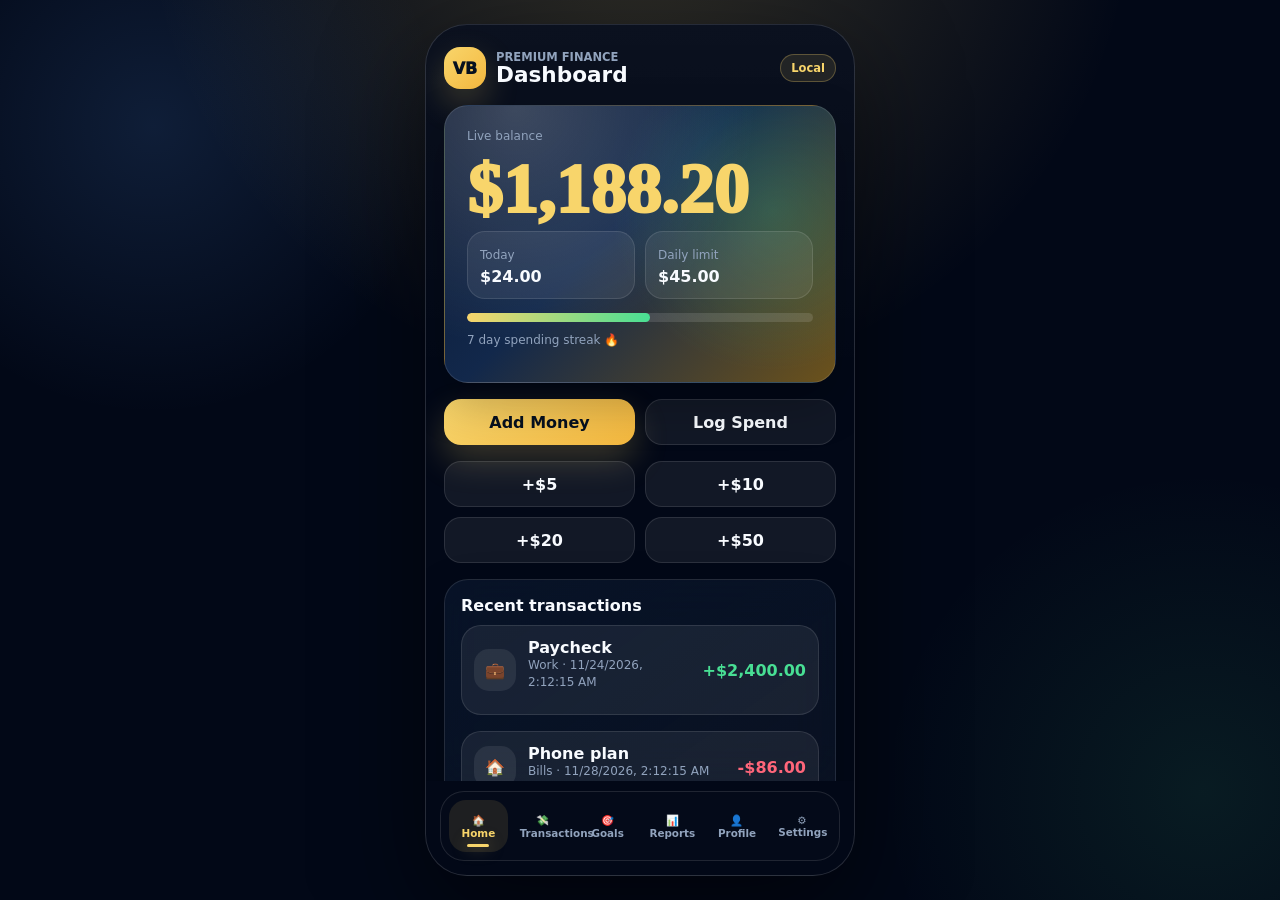
==== index.html @ f8354734 "Add files via upload" ====
<!doctype html>
<html lang="en">
  <head>
    <meta charset="UTF-8" />
    <meta name="viewport" content="width=device-width, initial-scale=1.0" />
    <meta
      name="description"
      content="VaultBudget is a local-first premium budgeting dashboard with optional manual account backup."
    />
    <title>VaultBudget</title>
    <link rel="stylesheet" href="./styles.css" />
    <script src="./supabase-config.js"></script>
  </head>
  <body>
    <div id="app"></div>
    <script type="module" src="./app.js"></script>
  </body>
</html>
---- styles.css ----
:root {
  color-scheme: dark;
  font-family: Inter, ui-sans-serif, system-ui, -apple-system, BlinkMacSystemFont, "Segoe UI", sans-serif;
  --bg: #020817;
  --panel: rgba(9, 22, 44, 0.78);
  --panel-strong: rgba(13, 31, 60, 0.92);
  --soft: rgba(255, 255, 255, 0.065);
  --line: rgba(255, 255, 255, 0.11);
  --text: #f8fbff;
  --muted: #91a3bd;
  --gold: #f8d56b;
  --gold-2: #f4b83f;
  --green: #48df94;
  --red: #ff667a;
  --amber: #ffbf4d;
  --blue: #5ea3ff;
}

* { box-sizing: border-box; }
body {
  margin: 0;
  min-width: 320px;
  min-height: 100vh;
  background:
    radial-gradient(circle at 50% -12%, rgba(248, 213, 107, 0.2), transparent 31rem),
    radial-gradient(circle at 12% 14%, rgba(94, 163, 255, 0.14), transparent 18rem),
    radial-gradient(circle at 94% 88%, rgba(72, 223, 148, 0.09), transparent 20rem),
    var(--bg);
  color: var(--text);
}
button, input, select { font: inherit; }
button { cursor: pointer; border: 0; -webkit-tap-highlight-color: transparent; }
button:disabled { cursor: not-allowed; opacity: 0.55; }
a { color: inherit; }

.stage {
  min-height: 100vh;
  display: grid;
  place-items: center;
  padding: 18px;
}
.app {
  position: relative;
  width: min(100%, 430px);
  height: min(852px, calc(100vh - 36px));
  min-height: 720px;
  overflow: hidden;
  border: 1px solid rgba(255, 255, 255, 0.14);
  border-radius: 42px;
  background:
    linear-gradient(180deg, rgba(255, 255, 255, 0.035), transparent 22rem),
    var(--bg);
  box-shadow: 0 38px 100px rgba(0, 0, 0, 0.54);
}
.screen {
  height: calc(100% - 94px);
  overflow-y: auto;
  padding: 22px 18px 20px;
  scrollbar-width: none;
}
.screen::-webkit-scrollbar { display: none; }
.stack { display: grid; gap: 16px; }
.topbar {
  display: flex;
  align-items: center;
  justify-content: space-between;
  gap: 14px;
}
.brand { display: flex; align-items: center; gap: 10px; }
.mark {
  display: grid;
  width: 42px;
  height: 42px;
  place-items: center;
  border-radius: 16px;
  background: linear-gradient(135deg, var(--gold), var(--gold-2));
  color: #06101f;
  font-weight: 950;
  box-shadow: 0 14px 34px rgba(248, 213, 107, 0.24);
}
.eyebrow {
  margin: 0;
  color: var(--muted);
  font-size: 0.72rem;
  font-weight: 800;
  text-transform: uppercase;
}
h1, h2, h3, p { margin-top: 0; }
h1 { margin-bottom: 0; font-size: 1.35rem; line-height: 1.05; }
h2 { margin-bottom: 10px; font-size: 1rem; }
.muted { color: var(--muted); }
.small { font-size: 0.75rem; line-height: 1.35; }
.card {
  border: 1px solid var(--line);
  border-radius: 24px;
  background: linear-gradient(145deg, var(--panel), rgba(255, 255, 255, 0.035));
  box-shadow: 0 20px 48px rgba(0, 0, 0, 0.24);
  backdrop-filter: blur(20px);
  padding: 16px;
}
.balance-card {
  position: relative;
  overflow: hidden;
  padding: 22px;
  min-height: 218px;
  background:
    radial-gradient(circle at 18% 0%, rgba(255, 255, 255, 0.2), transparent 15rem),
    radial-gradient(circle at 84% 38%, rgba(72, 223, 148, 0.22), transparent 10rem),
    linear-gradient(135deg, #0a1730 0%, #12284b 44%, #6c521b 100%);
}
.balance {
  margin: 10px 0 8px;
  color: var(--gold);
  font-family: ui-serif, Georgia, "Times New Roman", serif;
  font-size: clamp(3.1rem, 12vw, 4.4rem);
  font-weight: 950;
  line-height: 0.95;
}
.grid-2 { display: grid; grid-template-columns: repeat(2, minmax(0, 1fr)); gap: 10px; }
.grid-3 { display: grid; grid-template-columns: repeat(3, minmax(0, 1fr)); gap: 10px; }
.stat {
  min-width: 0;
  padding: 12px;
  border: 1px solid var(--line);
  border-radius: 18px;
  background: var(--soft);
}
.stat strong { display: block; margin-top: 4px; font-size: 1rem; }
.progress {
  height: 9px;
  overflow: hidden;
  border-radius: 999px;
  background: rgba(255, 255, 255, 0.12);
}
.bar {
  height: 100%;
  border-radius: inherit;
  background: linear-gradient(90deg, var(--gold), var(--green));
  transition: width 420ms ease;
}
.bar.red { background: linear-gradient(90deg, var(--amber), var(--red)); }
.row {
  display: grid;
  grid-template-columns: 42px minmax(0, 1fr) auto;
  gap: 12px;
  align-items: center;
  padding: 12px;
  border: 1px solid var(--line);
  border-radius: 20px;
  background: var(--soft);
}
.emoji {
  display: grid;
  width: 42px;
  height: 42px;
  place-items: center;
  border-radius: 15px;
  background: rgba(255, 255, 255, 0.08);
}
.amount { font-weight: 900; text-align: right; }
.positive { color: var(--green); }
.negative { color: var(--red); }
.pill {
  display: inline-flex;
  align-items: center;
  min-height: 28px;
  padding: 0 10px;
  border: 1px solid var(--line);
  border-radius: 999px;
  background: var(--soft);
  color: var(--muted);
  font-size: 0.72rem;
  font-weight: 820;
}
.pill.ready { color: var(--green); border-color: rgba(72, 223, 148, 0.28); background: rgba(72, 223, 148, 0.1); }
.pill.pending { color: var(--gold); border-color: rgba(248, 213, 107, 0.28); background: rgba(248, 213, 107, 0.1); }
.button-row { display: grid; grid-template-columns: repeat(2, minmax(0, 1fr)); gap: 10px; }
.primary, .secondary, .danger, .tab {
  min-height: 46px;
  border-radius: 17px;
  font-weight: 870;
}
.primary {
  background: linear-gradient(135deg, var(--gold), var(--gold-2));
  color: #06101f;
  box-shadow: 0 15px 34px rgba(248, 213, 107, 0.23);
}
.secondary { border: 1px solid var(--line); background: var(--soft); color: var(--text); }
.danger { background: rgba(255, 102, 122, 0.14); color: var(--red); }
.input, .select {
  width: 100%;
  min-height: 44px;
  border: 1px solid var(--line);
  border-radius: 15px;
  background: rgba(255, 255, 255, 0.06);
  color: var(--text);
  padding: 0 12px;
}
.select option { color: #06101f; }
label { display: grid; gap: 6px; color: var(--muted); font-size: 0.74rem; font-weight: 800; }
.form { display: grid; gap: 10px; }
.tabs {
  position: absolute;
  left: 14px;
  right: 14px;
  bottom: 14px;
  display: grid;
  grid-template-columns: repeat(6, minmax(0, 1fr));
  gap: 6px;
  padding: 8px;
  border: 1px solid var(--line);
  border-radius: 24px;
  background: rgba(5, 12, 26, 0.82);
  backdrop-filter: blur(18px);
}
.tab {
  position: relative;
  min-height: 52px;
  background: transparent;
  color: var(--muted);
  font-size: 0.65rem;
}
.tab.active {
  color: var(--gold);
  background: rgba(248, 213, 107, 0.1);
}
.tab.active::after {
  content: "";
  position: absolute;
  left: 50%;
  bottom: 5px;
  width: 22px;
  height: 3px;
  border-radius: 999px;
  background: var(--gold);
  transform: translateX(-50%);
  box-shadow: 0 0 16px rgba(248, 213, 107, 0.5);
}
.chart {
  display: grid;
  align-items: end;
  grid-template-columns: repeat(6, minmax(0, 1fr));
  gap: 8px;
  height: 150px;
  padding-top: 10px;
}
.chart-col {
  display: grid;
  align-items: end;
  gap: 6px;
  height: 100%;
  color: var(--muted);
  font-size: 0.68rem;
  text-align: center;
}
.chart-bar {
  min-height: 8px;
  border-radius: 999px 999px 6px 6px;
  background: linear-gradient(180deg, var(--gold), rgba(248, 213, 107, 0.18));
}
.modal {
  position: absolute;
  inset: 0;
  z-index: 20;
  display: grid;
  place-items: center;
  padding: 18px;
  background: rgba(2, 8, 23, 0.72);
  backdrop-filter: blur(18px);
}
.sheet {
  width: min(100%, 390px);
  max-height: 88%;
  overflow-y: auto;
}
.close { float: right; width: 38px; height: 38px; border-radius: 14px; }
.hidden { display: none !important; }
@media (max-width: 380px) {
  .screen { padding: 18px 14px 18px; }
  .tabs { left: 10px; right: 10px; }
  .tab { font-size: 0.58rem; }
}
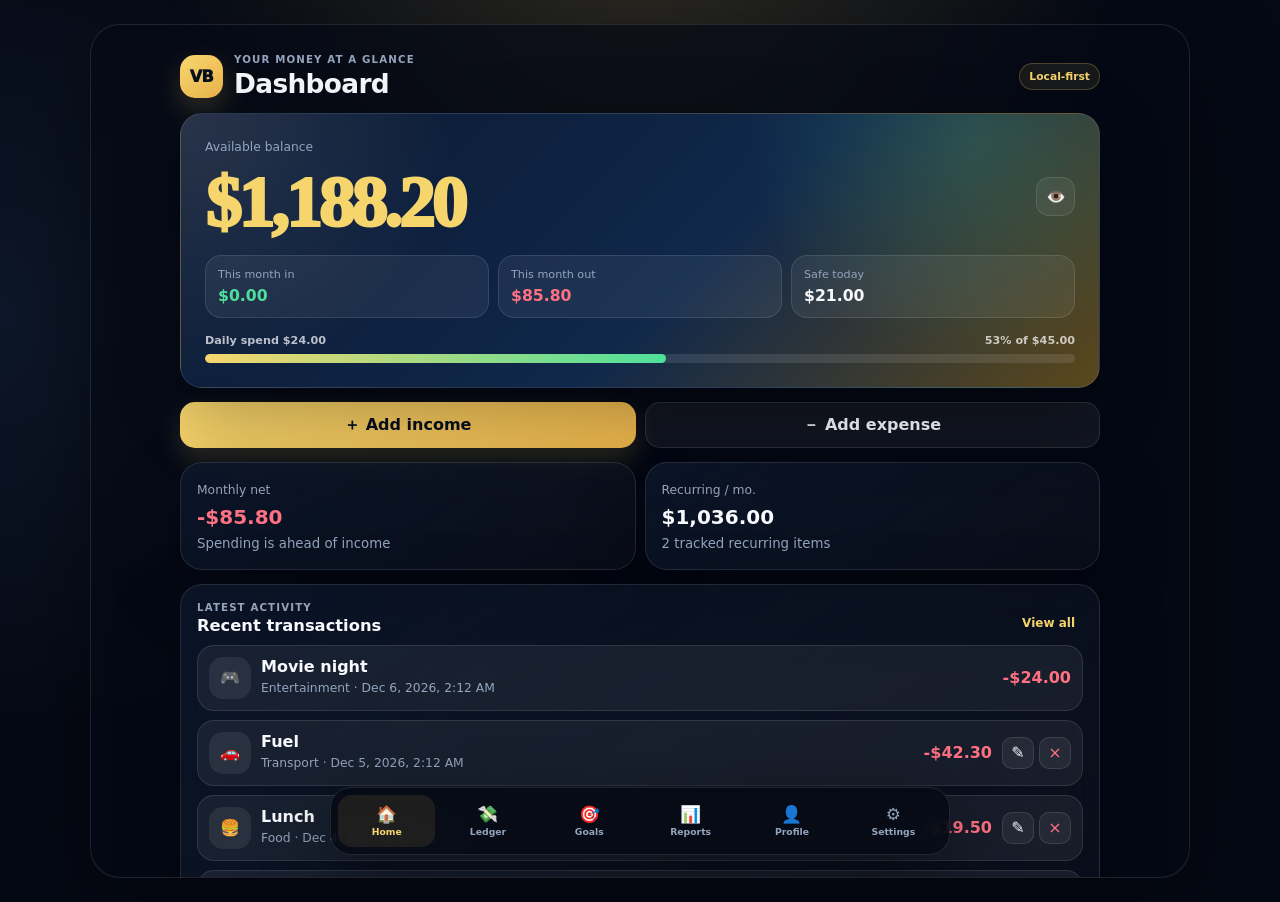
==== commit cf6ad40b: "Upgrade VaultBudget to v2 experience" ====
--- a/index.html
+++ b/index.html
@@ -2,17 +2,28 @@
 <html lang="en">
   <head>
     <meta charset="UTF-8" />
-    <meta name="viewport" content="width=device-width, initial-scale=1.0" />
-    <meta
-      name="description"
-      content="VaultBudget is a local-first premium budgeting dashboard with optional manual account backup."
-    />
-    <title>VaultBudget</title>
-    <link rel="stylesheet" href="./styles.css" />
+    <meta name="viewport" content="width=device-width, initial-scale=1.0, viewport-fit=cover" />
+    <meta name="theme-color" content="#050914" />
+    <meta name="color-scheme" content="dark" />
+    <meta name="description" content="VaultBudget is a private, local-first budgeting dashboard with searchable transactions, goals, reports, backups, and optional Supabase cloud copy." />
+    <meta name="application-name" content="VaultBudget" />
+    <title>VaultBudget — Private Budget Dashboard</title>
+    <link rel="icon" href="./assets/vaultbudget-icon.svg" type="image/svg+xml" />
+    <link rel="manifest" href="./manifest.webmanifest" />
+    <link rel="stylesheet" href="./styles-core.css" />
+    <link rel="stylesheet" href="./styles-components.css" />
+    <link rel="stylesheet" href="./styles-responsive.css" />
     <script src="./supabase-config.js"></script>
   </head>
   <body>
+    <noscript>VaultBudget needs JavaScript enabled to run.</noscript>
     <div id="app"></div>
-    <script type="module" src="./app.js"></script>
+    <script src="./app-core.js"></script>
+    <script src="./app-dashboard.js"></script>
+    <script src="./app-reports.js"></script>
+    <script src="./app-settings.js"></script>
+    <script src="./app-actions.js"></script>
+    <script src="./app-cloud.js"></script>
+    <script src="./app-init.js"></script>
   </body>
 </html>
--- a/styles-core.css
+++ b/styles-core.css
@@ -0,0 +1,70 @@
+:root {
+  color-scheme: dark;
+  font-family: Inter, ui-sans-serif, system-ui, -apple-system, BlinkMacSystemFont, "Segoe UI", sans-serif;
+  --bg: #050914; --bg-2: #091120; --panel: rgba(12, 23, 43, .82); --panel-strong: #101c31;
+  --soft: rgba(255,255,255,.06); --soft-2: rgba(255,255,255,.09); --line: rgba(255,255,255,.11);
+  --text: #f7f9fd; --muted: #93a4bd; --gold: #f6d56d; --gold-2: #eeb74d; --green: #4ee09a;
+  --red: #ff7183; --amber: #ffc55d; --blue: #67a7ff; --shadow: 0 22px 70px rgba(0,0,0,.32);
+}
+* { box-sizing: border-box; }
+html { background: var(--bg); }
+body { margin: 0; min-width: 320px; min-height: 100vh; color: var(--text); background: radial-gradient(circle at 50% -10%, rgba(246,213,109,.17), transparent 30rem), radial-gradient(circle at 0 35%, rgba(103,167,255,.09), transparent 26rem), var(--bg); }
+button,input,select { font: inherit; }
+button { border: 0; cursor: pointer; -webkit-tap-highlight-color: transparent; }
+button:disabled { cursor: not-allowed; opacity: .5; }
+button,input,select { outline: none; }
+button:focus-visible,input:focus-visible,select:focus-visible { box-shadow: 0 0 0 3px rgba(103,167,255,.28); border-color: rgba(103,167,255,.7) !important; }
+h1,h2,h3,p { margin-top: 0; }
+h1 { margin-bottom: 0; font-size: clamp(1.25rem, 3vw, 1.65rem); letter-spacing: -.025em; }
+h2 { margin-bottom: 10px; font-size: 1.02rem; }
+small { line-height: 1.35; }
+.hidden { display: none !important; }
+.muted { color: var(--muted); }
+.small { font-size: .77rem; line-height: 1.5; }
+.positive { color: var(--green) !important; }
+.negative,.danger-text { color: var(--red) !important; }
+.dimmed { opacity: .7; }
+
+.stage { min-height: 100dvh; display: flex; justify-content: center; }
+.app { position: relative; width: 100%; min-height: 100dvh; background: linear-gradient(180deg, rgba(255,255,255,.02), transparent 24rem); }
+.screen { min-height: 100dvh; overflow-y: auto; padding: 20px 16px 112px; scrollbar-width: none; }
+.screen::-webkit-scrollbar { display: none; }
+.stack { display: grid; gap: 14px; }
+.stack.compact { gap: 9px; }
+.page-enter { animation: pageIn .2s ease-out; }
+@keyframes pageIn { from { opacity: .65; transform: translateY(4px); } }
+
+.topbar,.section-head,.hero-top { display: flex; align-items: center; justify-content: space-between; gap: 12px; }
+.brand { display: flex; align-items: center; gap: 11px; min-width: 0; }
+.mark { width: 43px; height: 43px; display: grid; place-items: center; flex: 0 0 auto; border-radius: 15px; color: #07101e; font-weight: 950; letter-spacing: -.04em; background: linear-gradient(135deg,var(--gold),var(--gold-2)); box-shadow: 0 12px 30px rgba(246,213,109,.2); }
+.eyebrow { margin-bottom: 3px; color: var(--muted); text-transform: uppercase; letter-spacing: .11em; font-weight: 850; font-size: .64rem; }
+.card { border: 1px solid var(--line); border-radius: 22px; padding: 16px; background: linear-gradient(145deg,var(--panel),rgba(255,255,255,.025)); box-shadow: var(--shadow); backdrop-filter: blur(20px); }
+.hero-card { padding: 20px; overflow: hidden; background: radial-gradient(circle at 86% 8%,rgba(78,224,154,.18),transparent 14rem), radial-gradient(circle at 0 0,rgba(255,255,255,.12),transparent 17rem), linear-gradient(135deg,#0b1830,#10284b 56%,#5b481b); }
+.balance { margin: 8px 0 18px; color: var(--gold); font-family: ui-serif,Georgia,"Times New Roman",serif; font-weight: 950; line-height: .95; letter-spacing: -.045em; font-size: clamp(2.65rem, 12vw, 4.35rem); }
+
+.metric-grid,.insight-grid { display: grid; grid-template-columns: repeat(2,minmax(0,1fr)); gap: 9px; }
+.metric-grid.report-metrics { grid-template-columns: repeat(3,minmax(0,1fr)); }
+.metric { min-width: 0; padding: 12px; border: 1px solid var(--line); border-radius: 16px; background: var(--soft); }
+.metric span,.metric small { display: block; color: var(--muted); font-size: .7rem; }
+.metric strong { display: block; margin-top: 5px; overflow: hidden; text-overflow: ellipsis; font-size: .98rem; }
+.mini-card strong { display: block; margin: 5px 0 4px; font-size: 1.25rem; }
+.mini-card small { color: var(--muted); }
+
+.limit-head { display: flex; justify-content: space-between; gap: 12px; margin: 16px 0 7px; color: rgba(255,255,255,.72); font-size: .7rem; font-weight: 750; }
+.progress { height: 9px; overflow: hidden; border-radius: 999px; background: rgba(255,255,255,.1); }
+.bar { height: 100%; border-radius: inherit; background: linear-gradient(90deg,var(--gold),var(--green)); transition: width .35s ease; }
+.bar.red { background: linear-gradient(90deg,var(--amber),var(--red)); }
+
+.quick-actions,.button-row,.filter-row { display: grid; grid-template-columns: repeat(2,minmax(0,1fr)); gap: 9px; }
+.primary,.secondary,.danger { min-height: 46px; padding: 0 13px; border-radius: 15px; font-weight: 850; transition: transform .15s ease, filter .15s ease, background .15s ease; }
+.primary:hover,.secondary:hover,.danger:hover,.icon-button:hover,.tiny-button:hover { filter: brightness(1.08); }
+.primary:active,.secondary:active,.danger:active { transform: scale(.985); }
+.primary { color: #07101e; background: linear-gradient(135deg,var(--gold),var(--gold-2)); box-shadow: 0 12px 28px rgba(246,213,109,.17); }
+.secondary { color: var(--text); border: 1px solid var(--line); background: var(--soft); }
+.danger { color: var(--red); background: rgba(255,113,131,.13); }
+.danger.ghost { border: 1px solid rgba(255,113,131,.2); }
+.text-button { padding: 6px 8px; background: transparent; color: var(--gold); font-size: .75rem; font-weight: 850; }
+.icon-button,.tiny-button { display: grid; place-items: center; color: var(--text); border: 1px solid var(--line); background: var(--soft); }
+.icon-button { width: 39px; height: 39px; border-radius: 13px; }
+.tiny-button { width: 32px; height: 32px; border-radius: 10px; }
+
--- a/styles-components.css
+++ b/styles-components.css
@@ -0,0 +1,61 @@
+.notice { display: flex; align-items: flex-start; gap: 10px; padding: 13px 14px; border-radius: 16px; font-size: .78rem; }
+.notice strong { flex: 0 0 auto; }
+.danger-notice { border: 1px solid rgba(255,113,131,.24); background: rgba(255,113,131,.09); color: #ffd5db; }
+
+.row { display: grid; grid-template-columns: 42px minmax(0,1fr) auto; gap: 10px; align-items: center; padding: 11px; border: 1px solid var(--line); border-radius: 17px; background: var(--soft); }
+.transaction-row { grid-template-columns: 42px minmax(0,1fr) auto; }
+.transaction-row:has(.row-actions) { grid-template-columns: 42px minmax(0,1fr) auto auto; }
+.recurring-row { grid-template-columns: 42px minmax(0,1fr) auto 32px; }
+.emoji { width: 42px; height: 42px; display: grid; place-items: center; border-radius: 14px; background: rgba(255,255,255,.075); }
+.row-copy { min-width: 0; }
+.row-copy strong,.row-copy p { overflow: hidden; white-space: nowrap; text-overflow: ellipsis; }
+.row-copy p { margin: 3px 0 0; }
+.amount { text-align: right; font-weight: 900; white-space: nowrap; }
+.row-actions { display: flex; gap: 5px; }
+
+.toolbar { display: grid; gap: 10px; }
+.search-wrap { position: relative; display: block; }
+.search-wrap > span { position: absolute; left: 13px; top: 50%; transform: translateY(-50%); color: var(--muted); pointer-events: none; }
+.search-wrap .input { padding-left: 36px; }
+.input,.select { width: 100%; min-height: 44px; padding: 0 12px; border: 1px solid var(--line); border-radius: 13px; color: var(--text); background: rgba(255,255,255,.055); }
+.select option { color: #07101e; }
+label { display: grid; gap: 6px; color: var(--muted); font-size: .72rem; font-weight: 800; }
+.form { display: grid; gap: 10px; }
+.switch-row { grid-template-columns: minmax(0,1fr) auto; align-items: center; padding: 11px 0; }
+.switch-row strong,.switch-row small { display: block; }
+.switch-row small { margin-top: 3px; color: var(--muted); font-weight: 500; }
+.switch-row input { width: 20px; height: 20px; accent-color: var(--gold); }
+
+.goal-actions { display: grid; grid-template-columns: minmax(80px,1fr) auto auto auto; gap: 7px; margin-top: 12px; }
+.allocation-input { min-width: 0; }
+.category-list { display: grid; gap: 13px; }
+.category-item > div:first-child { display: flex; justify-content: space-between; gap: 12px; margin-bottom: 7px; font-size: .8rem; }
+.trend-chart { display: grid; grid-template-columns: repeat(6,minmax(0,1fr)); gap: 7px; height: 180px; align-items: end; padding-top: 12px; }
+.trend-col { display: grid; grid-template-rows: auto 1fr auto; gap: 6px; height: 100%; text-align: center; color: var(--muted); font-size: .63rem; min-width: 0; }
+.trend-value { overflow: hidden; text-overflow: ellipsis; }
+.trend-track { position: relative; height: 100%; min-height: 80px; border-radius: 8px; background: rgba(255,255,255,.035); overflow: hidden; }
+.trend-bar { position: absolute; bottom: 0; left: 0; right: 0; border-radius: 8px 8px 3px 3px; background: linear-gradient(180deg,var(--gold),rgba(246,213,109,.16)); }
+
+.pill { display: inline-flex; align-items: center; min-height: 27px; padding: 0 9px; border: 1px solid var(--line); border-radius: 999px; color: var(--muted); background: var(--soft); font-size: .67rem; font-weight: 850; white-space: nowrap; }
+.pill.ready { color: var(--green); border-color: rgba(78,224,154,.25); background: rgba(78,224,154,.09); }
+.pill.pending { color: var(--gold); border-color: rgba(246,213,109,.23); background: rgba(246,213,109,.08); }
+.profile-card { display: flex; align-items: center; gap: 14px; }
+.profile-avatar { width: 64px; height: 64px; display: grid; place-items: center; flex: 0 0 auto; border-radius: 20px; font-size: 1.8rem; background: linear-gradient(135deg,rgba(246,213,109,.17),rgba(103,167,255,.12)); border: 1px solid var(--line); }
+.badge-grid { display: flex; flex-wrap: wrap; gap: 8px; }
+.achievement { padding: 8px 10px; border: 1px solid var(--line); border-radius: 999px; background: var(--soft); color: #dbe6f5; font-size: .72rem; }
+.empty { display: grid; justify-items: center; gap: 5px; padding: 24px 12px; text-align: center; color: var(--muted); }
+.empty > div { font-size: 1.6rem; color: var(--gold); }
+.empty p { margin: 0; max-width: 32ch; font-size: .74rem; }
+.status-line { margin-top: 10px; }
+.fine-print { box-shadow: none; }
+
+.tabs { position: fixed; z-index: 15; left: 10px; right: 10px; bottom: max(10px,env(safe-area-inset-bottom)); display: grid; grid-template-columns: repeat(6,minmax(0,1fr)); gap: 4px; padding: 7px; border: 1px solid var(--line); border-radius: 21px; background: rgba(5,10,20,.87); box-shadow: 0 22px 70px rgba(0,0,0,.45); backdrop-filter: blur(22px); }
+.tab { min-width: 0; min-height: 52px; display: grid; place-items: center; align-content: center; gap: 2px; border-radius: 14px; color: var(--muted); background: transparent; }
+.tab span { font-size: 1.05rem; }
+.tab small { overflow: hidden; max-width: 100%; text-overflow: ellipsis; font-size: .58rem; font-weight: 800; }
+.tab.active { color: var(--gold); background: rgba(246,213,109,.09); }
+
+.modal { position: fixed; z-index: 30; inset: 0; display: grid; place-items: end center; padding: 14px; background: rgba(2,6,15,.72); backdrop-filter: blur(16px); }
+.sheet { width: min(100%,500px); max-height: min(88dvh,760px); overflow-y: auto; border-radius: 26px; animation: sheetUp .2s ease-out; }
+@keyframes sheetUp { from { opacity: .5; transform: translateY(12px); } }
+
--- a/styles-responsive.css
+++ b/styles-responsive.css
@@ -0,0 +1,23 @@
+@media (max-width: 520px) {
+  .metric-grid.report-metrics { grid-template-columns: 1fr 1fr; }
+  .metric-grid.report-metrics .metric:last-child { grid-column: 1 / -1; }
+  .transaction-row:has(.row-actions) { grid-template-columns: 42px minmax(0,1fr) auto; }
+  .transaction-row .row-actions { grid-column: 2 / -1; justify-content: flex-end; }
+  .goal-actions { grid-template-columns: minmax(90px,1fr) 1fr; }
+  .goal-actions .danger { grid-column: span 2; }
+}
+@media (min-width: 760px) {
+  .stage { padding: 24px; }
+  .app { width: min(100%,1100px); min-height: calc(100dvh - 48px); border: 1px solid var(--line); border-radius: 30px; overflow: hidden; box-shadow: 0 38px 100px rgba(0,0,0,.42); background: rgba(5,9,20,.7); }
+  .screen { height: calc(100dvh - 48px); min-height: 720px; padding: 28px 28px 116px; }
+  .tabs { position: absolute; left: 50%; right: auto; width: min(620px,calc(100% - 56px)); transform: translateX(-50%); bottom: 22px; }
+  .metric-grid { grid-template-columns: repeat(3,minmax(0,1fr)); }
+  .insight-grid { grid-template-columns: repeat(2,minmax(0,1fr)); }
+  .modal { position: absolute; border-radius: 30px; place-items: center; }
+}
+@media (min-width: 980px) {
+  .screen > .stack { width: min(100%,920px); margin: 0 auto; }
+  .hero-card { padding: 24px; }
+  .balance { font-size: 4.5rem; }
+}
+@media (prefers-reduced-motion: reduce) { *,*::before,*::after { animation-duration: .001ms !important; transition-duration: .001ms !important; scroll-behavior: auto !important; } }
